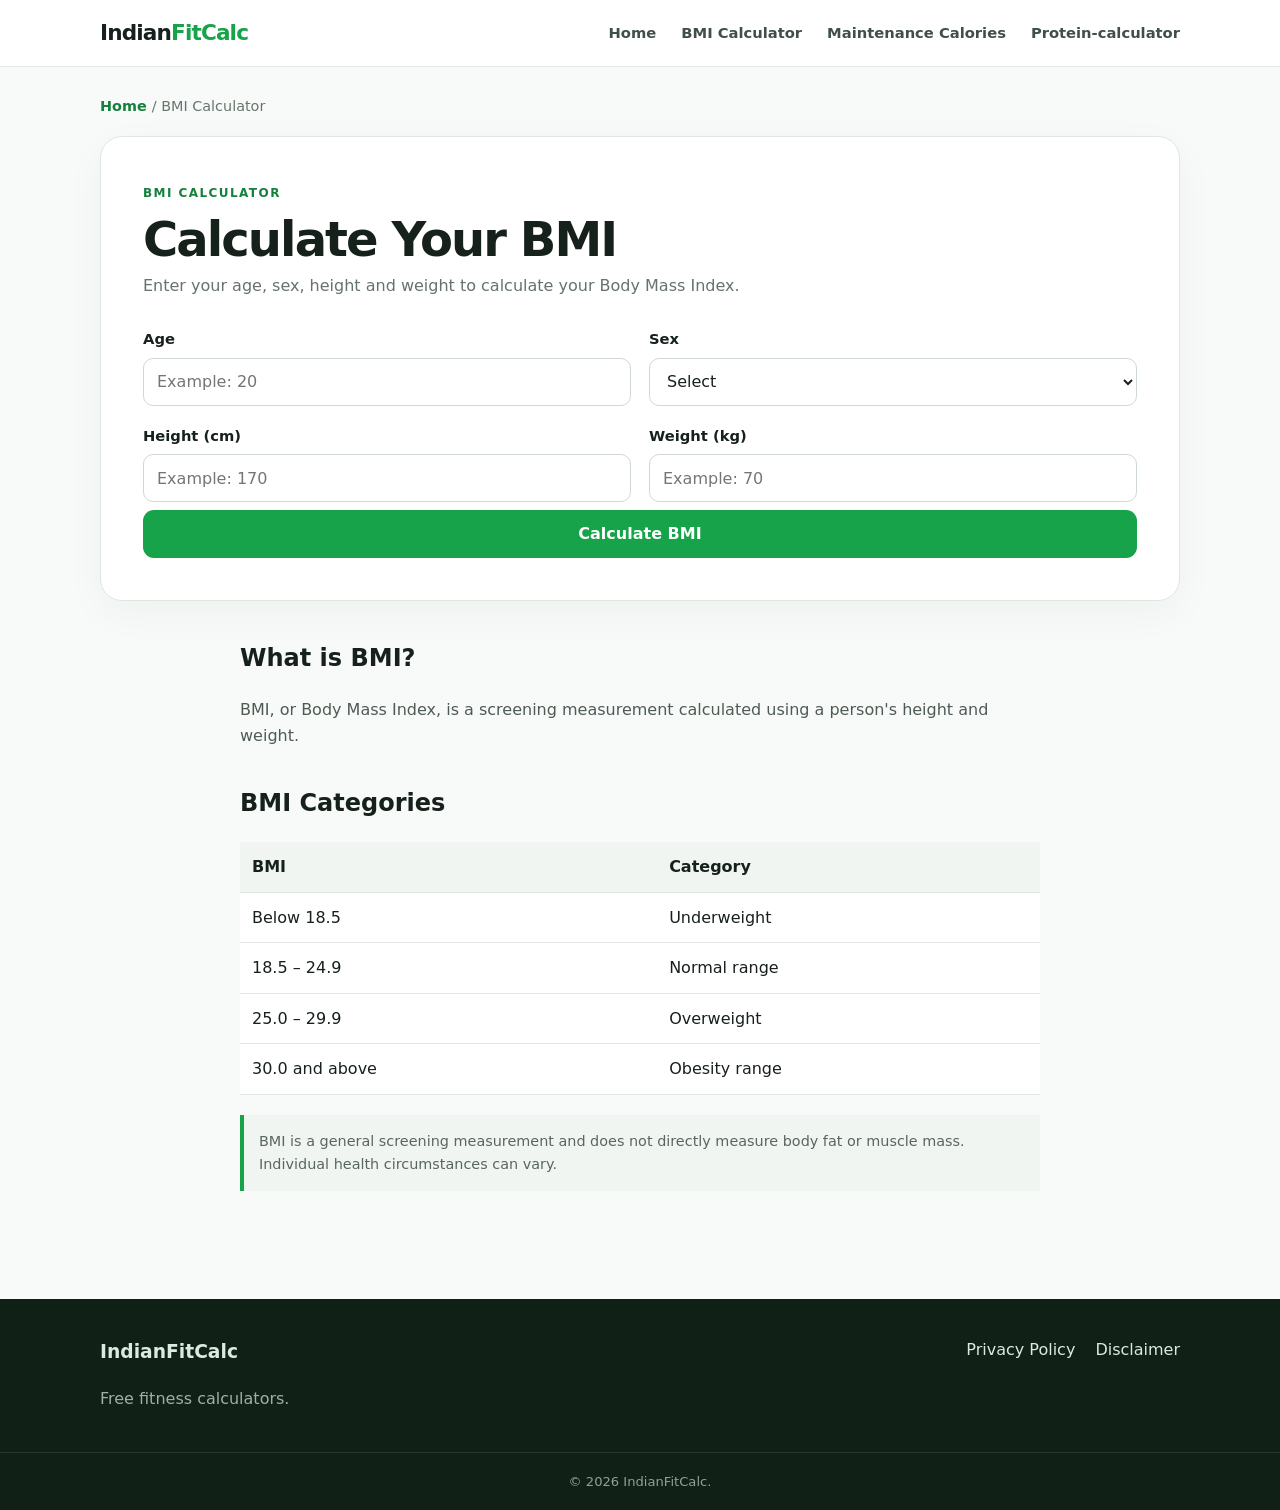
==== bmi.html @ 134a0208 "Add files via upload" ====
<!DOCTYPE html>
<html lang="en">

<head>

    <meta charset="UTF-8">

    <meta name="viewport"
          content="width=device-width, initial-scale=1.0">

    <meta name="description"
          content="Free BMI calculator for adults. Calculate BMI using your height and weight.">

    <meta name="robots"
          content="index, follow">

    <title>BMI Calculator - Calculate Your BMI | IndianFitCalc</title>

    <link rel="stylesheet" href="style.css">
    

</head>


<body>


<header class="header">

    <div class="nav-container">

        <a href="index.html" class="logo">
            Indian<span>FitCalc</span>
        </a>

        <button class="menu-button" id="menuButton">
            ☰
        </button>

        <nav class="navigation" id="navigation">

            <a href="index.html">
                Home
            </a>

            <a href="bmi.html">
                BMI Calculator
            </a>

            <a href="maintenance-calories.html">
                Maintenance Calories
            </a>
             <a href="protein-calculator.html">
                Protein-calculator
            </a>


        </nav>

    </div>

</header>


<main class="container calculator-page">


    <div class="breadcrumb">

        <a href="index.html">
            Home
        </a>

        /

        BMI Calculator

    </div>


    <!-- CALCULATOR -->

    <section class="calculator-box">

        <span class="small-label">
            BMI CALCULATOR
        </span>

        <h1>
            Calculate Your BMI
        </h1>

        <p class="calculator-description">
            Enter your age, sex, height and weight
            to calculate your Body Mass Index.
        </p>


        <form id="bmiForm">


            <div class="form-grid">


                <div class="form-group">

                    <label for="bmiAge">
                        Age
                    </label>

                    <input
                        type="number"
                        id="bmiAge"
                        placeholder="Example: 20"
                        min="18"
                        max="120"
                        required
                    >

                </div>


                <div class="form-group">

                    <label for="bmiSex">
                        Sex
                    </label>

                    <select id="bmiSex" required>

                        <option value="">
                            Select
                        </option>

                        <option value="male">
                            Male
                        </option>

                        <option value="female">
                            Female
                        </option>

                    </select>

                </div>


                <div class="form-group">

                    <label for="bmiHeight">
                        Height (cm)
                    </label>

                    <input
                        type="number"
                        id="bmiHeight"
                        placeholder="Example: 170"
                        min="100"
                        max="250"
                        step="0.1"
                        required
                    >

                </div>


                <div class="form-group">

                    <label for="bmiWeight">
                        Weight (kg)
                    </label>

                    <input
                        type="number"
                        id="bmiWeight"
                        placeholder="Example: 70"
                        min="20"
                        max="300"
                        step="0.1"
                        required
                    >

                </div>


            </div>


            <button
                type="submit"
                class="primary-button full-button">

                Calculate BMI

            </button>


        </form>

    </section>


    <!-- AD -->

    


    <!-- RESULT -->

    <section
        class="result-box hidden"
        id="bmiResult">


        <span class="small-label">
            YOUR RESULT
        </span>


        <h2>
            Your BMI
        </h2>


        <div class="big-result">

            <strong id="bmiNumber">
                --
            </strong>

        </div>


        <div
            class="result-category"
            id="bmiCategory">

            --

        </div>


        <p id="bmiMessage">
            --

        </p>


        <div class="result-buttons">

            <button
                class="secondary-button"
                id="bmiRecalculate">

                Recalculate

            </button>


            <a
                href="maintenance-calories.html"
                class="primary-button">

                Calculate Maintenance Calories →

            </a>

        </div>


    </section>


    <!-- RESULT AD -->

    

        <!-- PASTE RESPONSIVE AD CODE HERE -->

    


    <!-- INFORMATION -->

    <article class="content">

        <h2>
            What is BMI?
        </h2>

        <p>
            BMI, or Body Mass Index, is a screening
            measurement calculated using a person's
            height and weight.
        </p>


        <h2>
            BMI Categories
        </h2>


        <div class="table-wrapper">

            <table>

                <thead>

                    <tr>

                        <th>
                            BMI
                        </th>

                        <th>
                            Category
                        </th>

                    </tr>

                </thead>


                <tbody>

                    <tr>
                        <td>Below 18.5</td>
                        <td>Underweight</td>
                    </tr>

                    <tr>
                        <td>18.5 – 24.9</td>
                        <td>Normal range</td>
                    </tr>

                    <tr>
                        <td>25.0 – 29.9</td>
                        <td>Overweight</td>
                    </tr>

                    <tr>
                        <td>30.0 and above</td>
                        <td>Obesity range</td>
                    </tr>

                </tbody>

            </table>

        </div>


        <p class="notice">
            BMI is a general screening measurement and
            does not directly measure body fat or muscle
            mass. Individual health circumstances can vary.
        </p>

    </article>


</main>


<footer class="footer">

    <div class="container footer-content">

        <div>

            <h3>
                IndianFitCalc
            </h3>

            <p>
                Free fitness calculators.
            </p>

        </div>


        <div class="footer-links">

            <a href="privacy.html">
                Privacy Policy
            </a>

            <a href="disclaimer.html">
                Disclaimer
            </a>

        </div>

    </div>


    <div class="copyright">

        © 2026 IndianFitCalc.

    </div>

</footer>


<script src="main.js"></script>

<script src="bmi.js"></script>


</body>

</html>
---- style.css ----
/* =========================================
   INDIANFITCALC
   MAIN RESPONSIVE STYLESHEET
   ========================================= */


/* RESET */

* {
    box-sizing: border-box;
}


html {
    scroll-behavior: smooth;
}


body {
    margin: 0;

    font-family:
        Inter,
        system-ui,
        -apple-system,
        BlinkMacSystemFont,
        "Segoe UI",
        sans-serif;

    color: #17211b;

    background: #f7faf8;

    line-height: 1.6;

    overflow-x: hidden;
}


img {
    max-width: 100%;
}


a {
    text-decoration: none;
    color: inherit;
}


button,
input,
select {
    font: inherit;
}


/* CONTAINER */

.container {
    width: min(100% - 28px, 1080px);

    margin-left: auto;
    margin-right: auto;
}


/* HEADER */

.header {
    background: #ffffff;

    border-bottom: 1px solid #e4e9e5;

    position: sticky;

    top: 0;

    z-index: 100;
}


.nav-container {
    width: min(100% - 28px, 1080px);

    min-height: 66px;

    margin: auto;

    display: flex;

    align-items: center;

    justify-content: space-between;
}


.logo {
    font-size: 1.35rem;

    font-weight: 800;

    letter-spacing: -0.04em;
}


.logo span {
    color: #16a34a;
}


.navigation {
    display: flex;

    align-items: center;

    gap: 25px;
}


.navigation a {
    font-size: 0.92rem;

    font-weight: 650;

    color: #405047;
}


.navigation a:hover {
    color: #16a34a;
}


.menu-button {
    display: none;

    border: none;

    background: transparent;

    font-size: 1.5rem;

    cursor: pointer;
}


/* HERO */

.hero {
    padding: 75px 0;

    background:
        linear-gradient(
            135deg,
            #eaf8ee,
            #f7faf8
        );
}


.hero-content {
    display: grid;

    grid-template-columns: 1.4fr 0.6fr;

    gap: 45px;

    align-items: center;
}


.small-label {
    color: #15803d;

    font-size: 0.75rem;

    font-weight: 800;

    letter-spacing: 0.12em;
}


.hero h1 {
    font-size: clamp(2.4rem, 6vw, 4.5rem);

    line-height: 1.03;

    letter-spacing: -0.055em;

    margin: 12px 0 18px;
}


.hero-text p {
    color: #5d6961;

    font-size: 1.1rem;

    max-width: 650px;

    margin-bottom: 28px;
}


/* BUTTONS */

.primary-button {
    display: inline-flex;

    align-items: center;

    justify-content: center;

    min-height: 48px;

    padding: 0 20px;

    border: none;

    border-radius: 11px;

    background: #16a34a;

    color: white;

    font-weight: 800;

    cursor: pointer;

    transition: 0.2s;
}


.primary-button:hover {
    background: #15803d;

    transform: translateY(-1px);
}


.secondary-button {
    display: inline-flex;

    align-items: center;

    justify-content: center;

    min-height: 48px;

    padding: 0 20px;

    border: none;

    border-radius: 11px;

    background: #edf3ee;

    color: #1b3324;

    font-weight: 800;

    cursor: pointer;
}


.full-button {
    width: 100%;

    margin-top: 8px;
}


/* HERO BOX */

.hero-box {
    background: white;

    border: 1px solid #dfe8e1;

    border-radius: 22px;

    padding: 10px;

    box-shadow:
        0 18px 50px rgba(18, 53, 27, 0.07);
}


.hero-box div {
    padding: 20px;

    border-bottom: 1px solid #edf1ee;
}


.hero-box div:last-child {
    border-bottom: none;
}


.hero-box strong {
    display: block;

    font-size: 1.5rem;
}


.hero-box span {
    color: #66736b;

    font-size: 0.9rem;
}


/* AD CONTAINER */

.ad-container {
    
}


/*
IMPORTANT:

The site never forces 728px width.

On desktop:
maximum width = 728px.

On mobile:
width = available screen width.

Use your ad network's RESPONSIVE ad unit
when available.
*/


/* SECTIONS */

.section {
    padding: 65px 0;
}


.section-heading {
    margin-bottom: 25px;
}


.section-heading h2 {
    margin: 6px 0;

    font-size: 2rem;

    letter-spacing: -0.03em;
}


.section-heading p {
    color: #66736b;
}


/* CALCULATOR CARDS */

.calculator-grid {
    display: grid;

    grid-template-columns:
        repeat(3, 1fr);

    gap: 18px;
}


.calculator-card {
    display: block;

    padding: 25px;

    background: #ffffff;

    border: 1px solid #e0e8e2;

    border-radius: 18px;

    box-shadow:
        0 8px 30px rgba(18, 53, 27, 0.04);

    transition: 0.2s;
}


.calculator-card:hover {
    transform: translateY(-3px);

    border-color: #8bc99b;
}


.calculator-icon {
    font-size: 2rem;
}


.calculator-card h3 {
    margin: 12px 0 7px;
}


.calculator-card p {
    color: #66736b;

    min-height: 75px;
}


.card-link {
    color: #15803d;

    font-weight: 800;
}


.coming-soon {
    opacity: 0.75;
}


/* FEATURES */

.features {
    display: grid;

    grid-template-columns:
        repeat(3, 1fr);

    gap: 18px;
}


.feature {
    padding: 22px;

    background: white;

    border: 1px solid #e0e8e2;

    border-radius: 16px;
}


.feature-icon {
    font-size: 1.7rem;
}


.feature h3 {
    margin-bottom: 5px;
}


.feature p {
    color: #66736b;
}


/* CALCULATOR PAGE */

.calculator-page {
    padding-top: 28px;

    padding-bottom: 70px;
}


.breadcrumb {
    color: #68756c;

    font-size: 0.9rem;

    margin-bottom: 18px;
}


.breadcrumb a {
    color: #15803d;

    font-weight: 700;
}


/* CALCULATOR BOX */

.calculator-box {
    background: white;

    border: 1px solid #dfe7e1;

    border-radius: 22px;

    padding: clamp(22px, 5vw, 42px);

    box-shadow:
        0 12px 40px rgba(18, 53, 27, 0.04);
}


.calculator-box h1 {
    font-size: clamp(2rem, 5vw, 3rem);

    line-height: 1.1;

    letter-spacing: -0.04em;

    margin: 8px 0;
}


.calculator-description {
    color: #66736b;

    margin-top: 0;
}


/* FORM */

.form-grid {
    display: grid;

    grid-template-columns:
        repeat(2, 1fr);

    gap: 18px;

    margin-top: 28px;
}


.form-group {
    display: flex;

    flex-direction: column;

    gap: 7px;
}


.form-group label {
    font-size: 0.92rem;

    font-weight: 750;
}


.form-group input,
.form-group select {
    width: 100%;

    height: 48px;

    padding: 0 13px;

    border: 1px solid #cfd9d1;

    border-radius: 10px;

    background: white;

    color: #17211b;

    outline: none;
}


.form-group input:focus,
.form-group select:focus {
    border-color: #16a34a;

    box-shadow:
        0 0 0 3px rgba(22, 163, 74, 0.1);
}


.full-width {
    grid-column: 1 / -1;
}


/* RESULT */

.result-box {
    margin-top: 22px;

    padding: clamp(22px, 5vw, 42px);

    background: white;

    border: 1px solid #9ed2aa;

    border-radius: 22px;
}


.result-box h2 {
    margin-top: 7px;
}


.big-result {
    display: flex;

    align-items: baseline;

    gap: 10px;

    margin: 15px 0;
}


.big-result strong {
    font-size: clamp(3rem, 10vw, 5rem);

    line-height: 1;

    color: #15803d;
}


.big-result span {
    color: #68756c;

    font-weight: 700;
}


.result-category {
    display: inline-block;

    padding: 6px 13px;

    border-radius: 99px;

    background: #e9f7ed;

    color: #166534;

    font-weight: 800;
}


.result-buttons {
    display: flex;

    gap: 10px;

    flex-wrap: wrap;

    margin-top: 22px;
}


.hidden {
    display: none;
}


/* CALORIE RESULTS */

.calorie-results {
    display: grid;

    grid-template-columns:
        repeat(3, 1fr);

    gap: 12px;

    margin: 25px 0;
}


.calorie-results div {
    padding: 15px;

    border-radius: 13px;

    background: #f5f8f5;
}


.calorie-results span {
    display: block;

    color: #68756c;

    font-size: 0.8rem;
}


.calorie-results strong {
    display: block;

    margin-top: 5px;
}


/* ARTICLE */

.content {
    max-width: 800px;

    margin: 38px auto;
}


.content h2 {
    margin-top: 35px;
}


.content p {
    color: #4e5b53;
}


.notice {
    margin-top: 20px;

    padding: 15px;

    background: #f1f5f2;

    border-left: 4px solid #16a34a;

    color: #59665e !important;

    font-size: 0.9rem;
}


/* TABLE */

.table-wrapper {
    width: 100%;

    overflow-x: auto;
}


table {
    width: 100%;

    border-collapse: collapse;

    background: white;
}


th,
td {
    padding: 12px;

    border-bottom: 1px solid #e1e8e3;

    text-align: left;
}


th {
    background: #f0f5f1;
}


/* FOOTER */

.footer {
    padding: 38px 0 18px;

    background: #102017;

    color: #dce9df;
}


.footer-content {
    display: flex;

    justify-content: space-between;

    gap: 30px;
}


.footer h3 {
    margin-top: 0;
}


.footer p {
    color: #9fb0a3;
}


.footer-links {
    display: flex;

    gap: 20px;
}


.footer-links a:hover {
    color: #70d58c;
}


.copyright {
    text-align: center;

    margin: 25px 0 0;

    padding-top: 18px;

    border-top: 1px solid #26382c;

    color: #8fa195;

    font-size: 0.82rem;
}


/* MOBILE */

@media (max-width: 760px) {


    .navigation {
        display: none;

        position: absolute;

        top: 66px;

        left: 0;

        right: 0;

        background: white;

        padding: 16px 20px;

        flex-direction: column;

        align-items: flex-start;

        gap: 16px;

        border-bottom: 1px solid #e4e9e5;
    }


    .navigation.open {
        display: flex;
    }


    .menu-button {
        display: block;
    }


    .hero {
        padding: 50px 0;
    }


    .hero-content {
        grid-template-columns: 1fr;

        gap: 30px;
    }


    .hero-box {
        display: grid;

        grid-template-columns:
            repeat(3, 1fr);
    }


    .hero-box div {
        padding: 13px;

        border-bottom: none;

        border-right: 1px solid #edf1ee;
    }


    .hero-box div:last-child {
        border-right: none;
    }


    .hero-box strong {
        font-size: 1.05rem;
    }


    .hero-box span {
        font-size: 0.75rem;
    }


    .calculator-grid {
        grid-template-columns: 1fr;
    }


    .features {
        grid-template-columns: 1fr;
    }


    .form-grid {
        grid-template-columns: 1fr;
    }


    .full-width {
        grid-column: auto;
    }


    .calorie-results {
        grid-template-columns: 1fr;
    }


    .result-buttons .primary-button,
    .result-buttons .secondary-button {
        width: 100%;
    }


    .ad-container {
        
    }


    .footer-content {
        flex-direction: column;
    }


    .footer-links {
        flex-direction: column;

        gap: 10px;
    }

}


/* SMALL PHONES */

@media (max-width: 400px) {


    .container {
        width: min(100% - 20px, 1080px);
    }


    .hero h1 {
        font-size: 2.25rem;
    }


    .hero-box strong {
        font-size: 0.95rem;
    }


    .hero-box span {
        font-size: 0.68rem;
    }


}
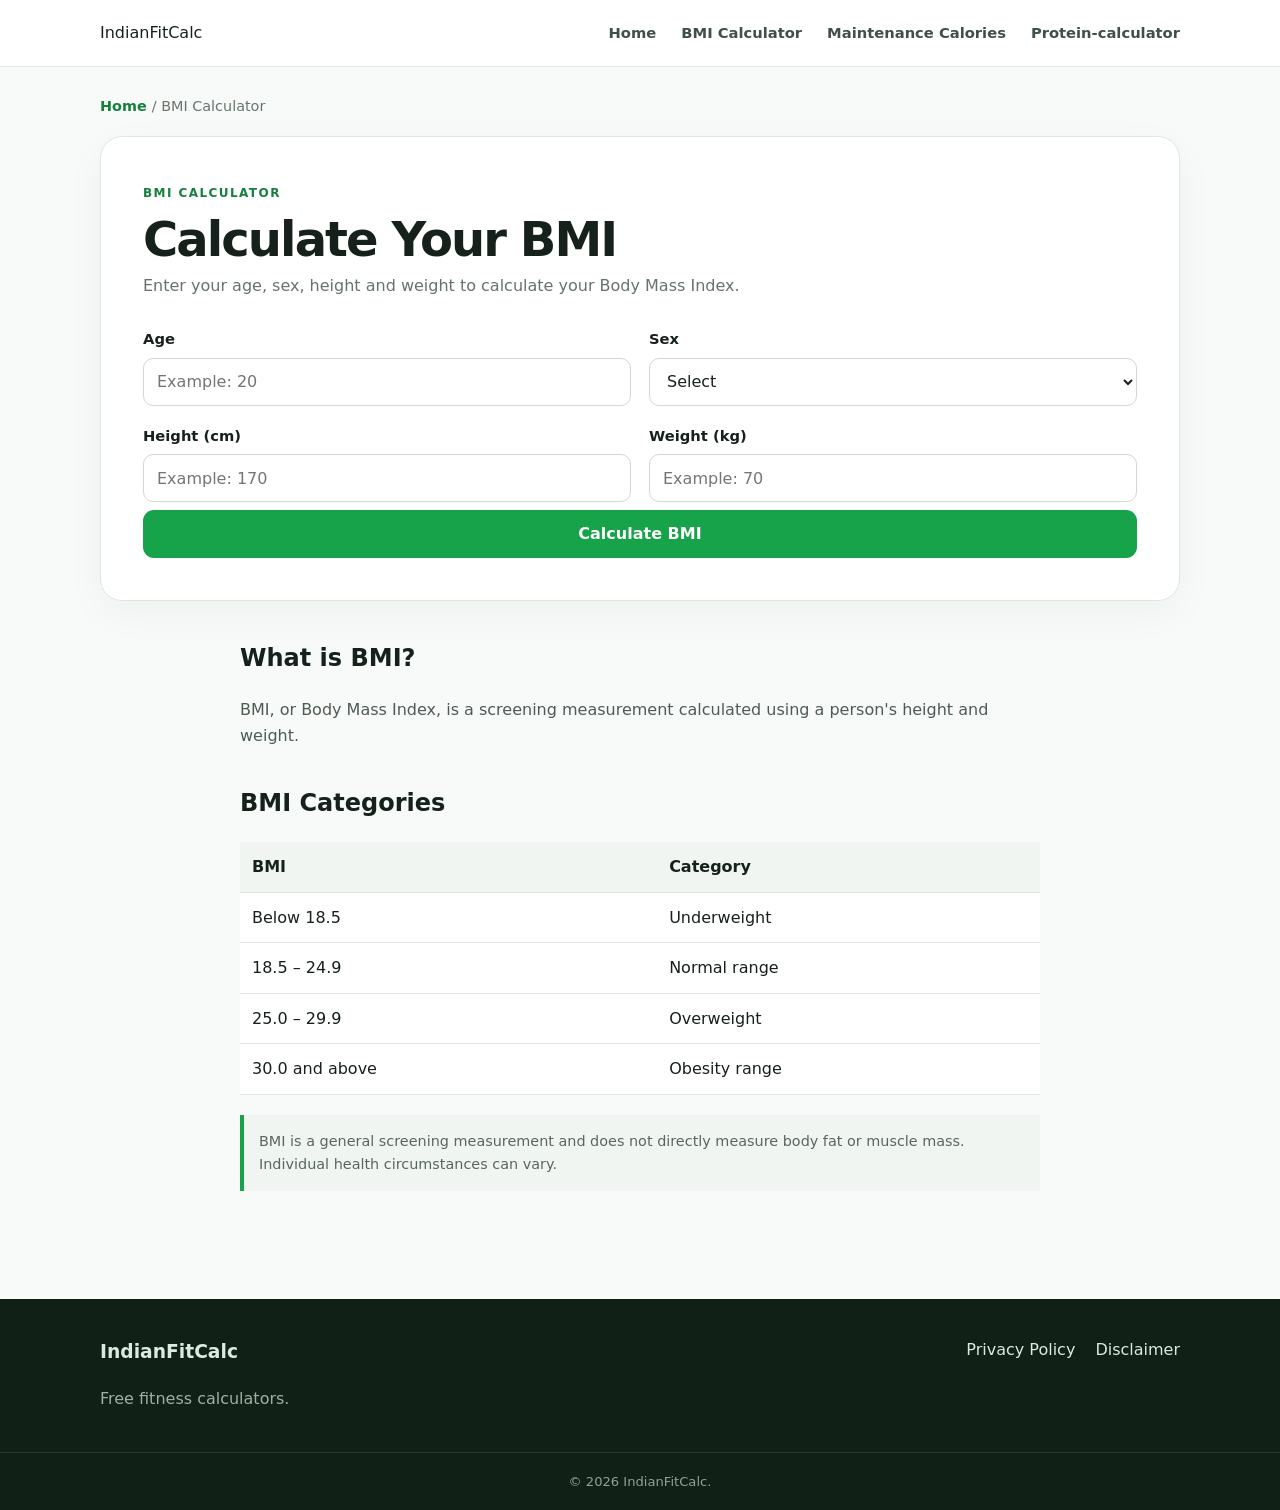
==== commit d0863496: "Update bmi.html" ====
--- a/bmi.html
+++ b/bmi.html
@@ -30,9 +30,11 @@
 
     <div class="nav-container">
 
-        <a href="index.html" class="logo">
-            Indian<span>FitCalc</span>
-        </a>
+       
+<a class="brand" href="index.html">
+  Indian<span class="fit">Fit</span><span class="calc">Calc</span>
+</a>
+
 
         <button class="menu-button" id="menuButton">
             ☰
